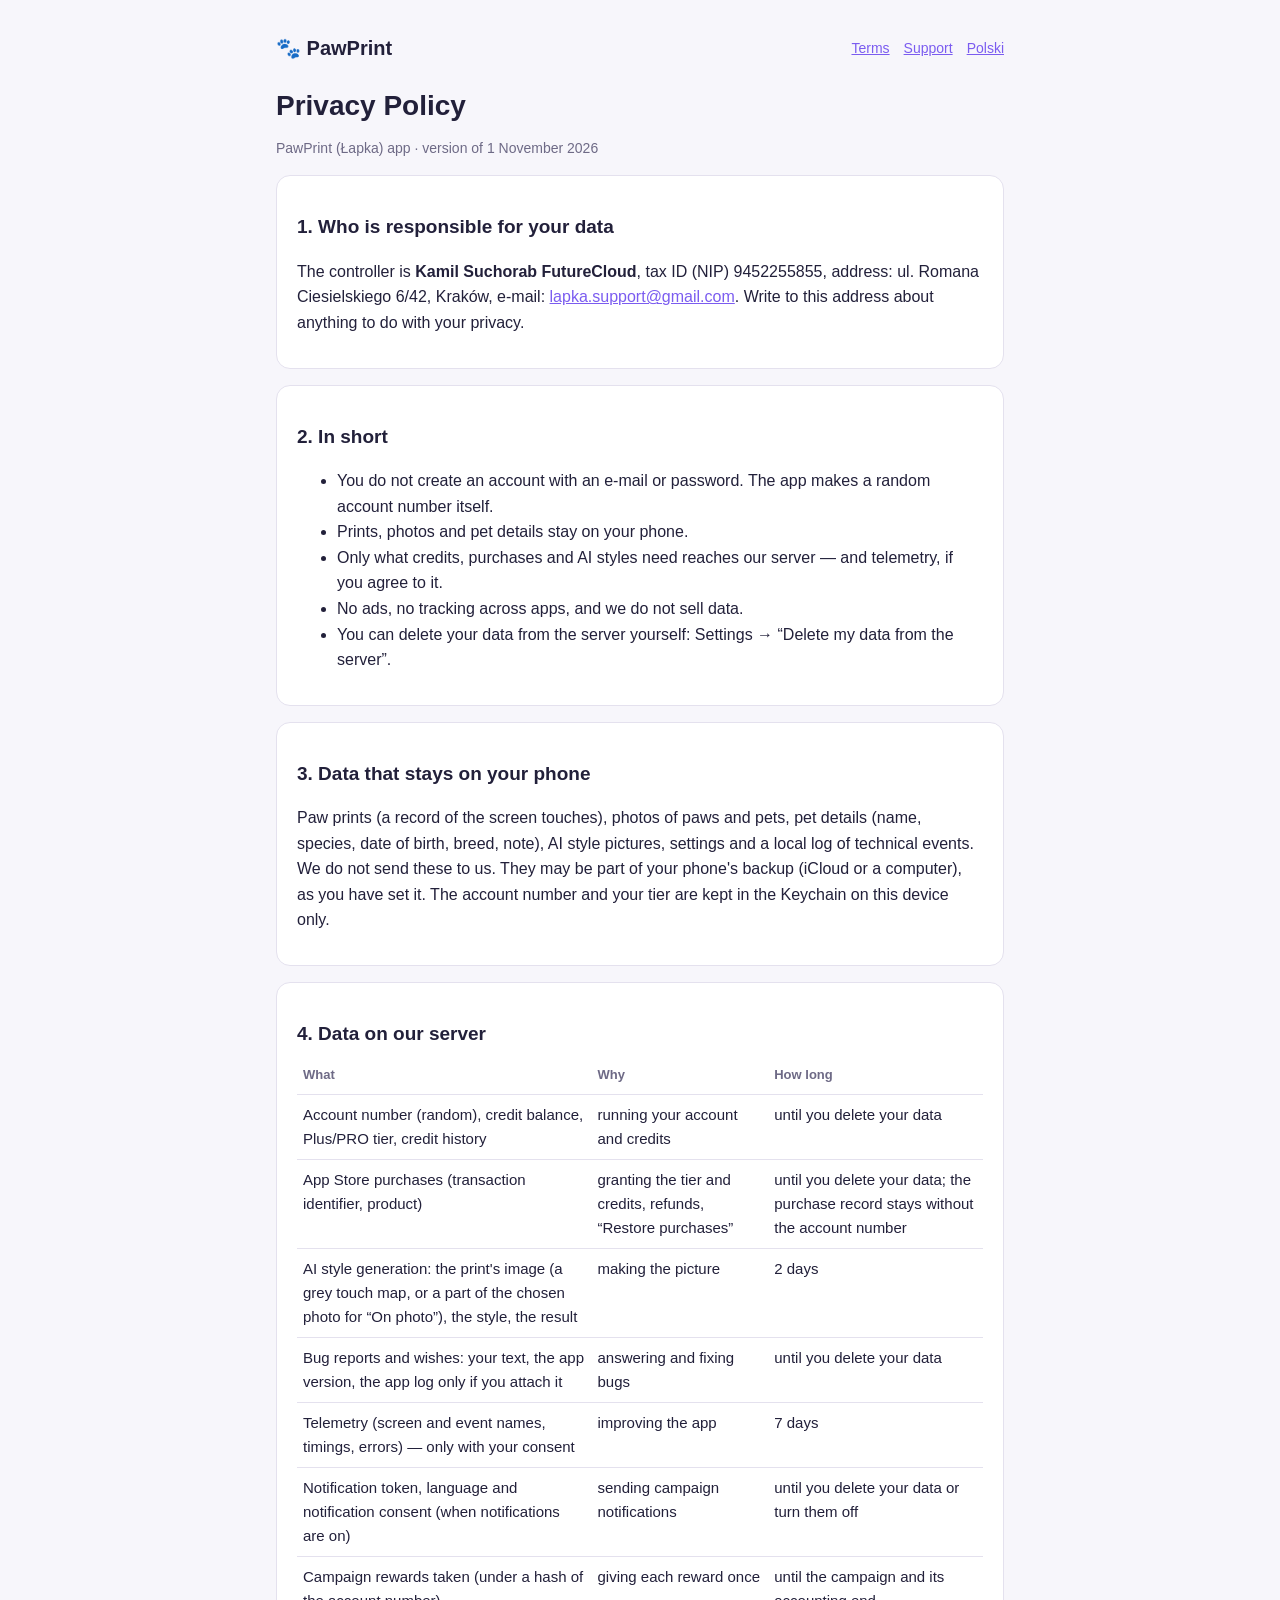
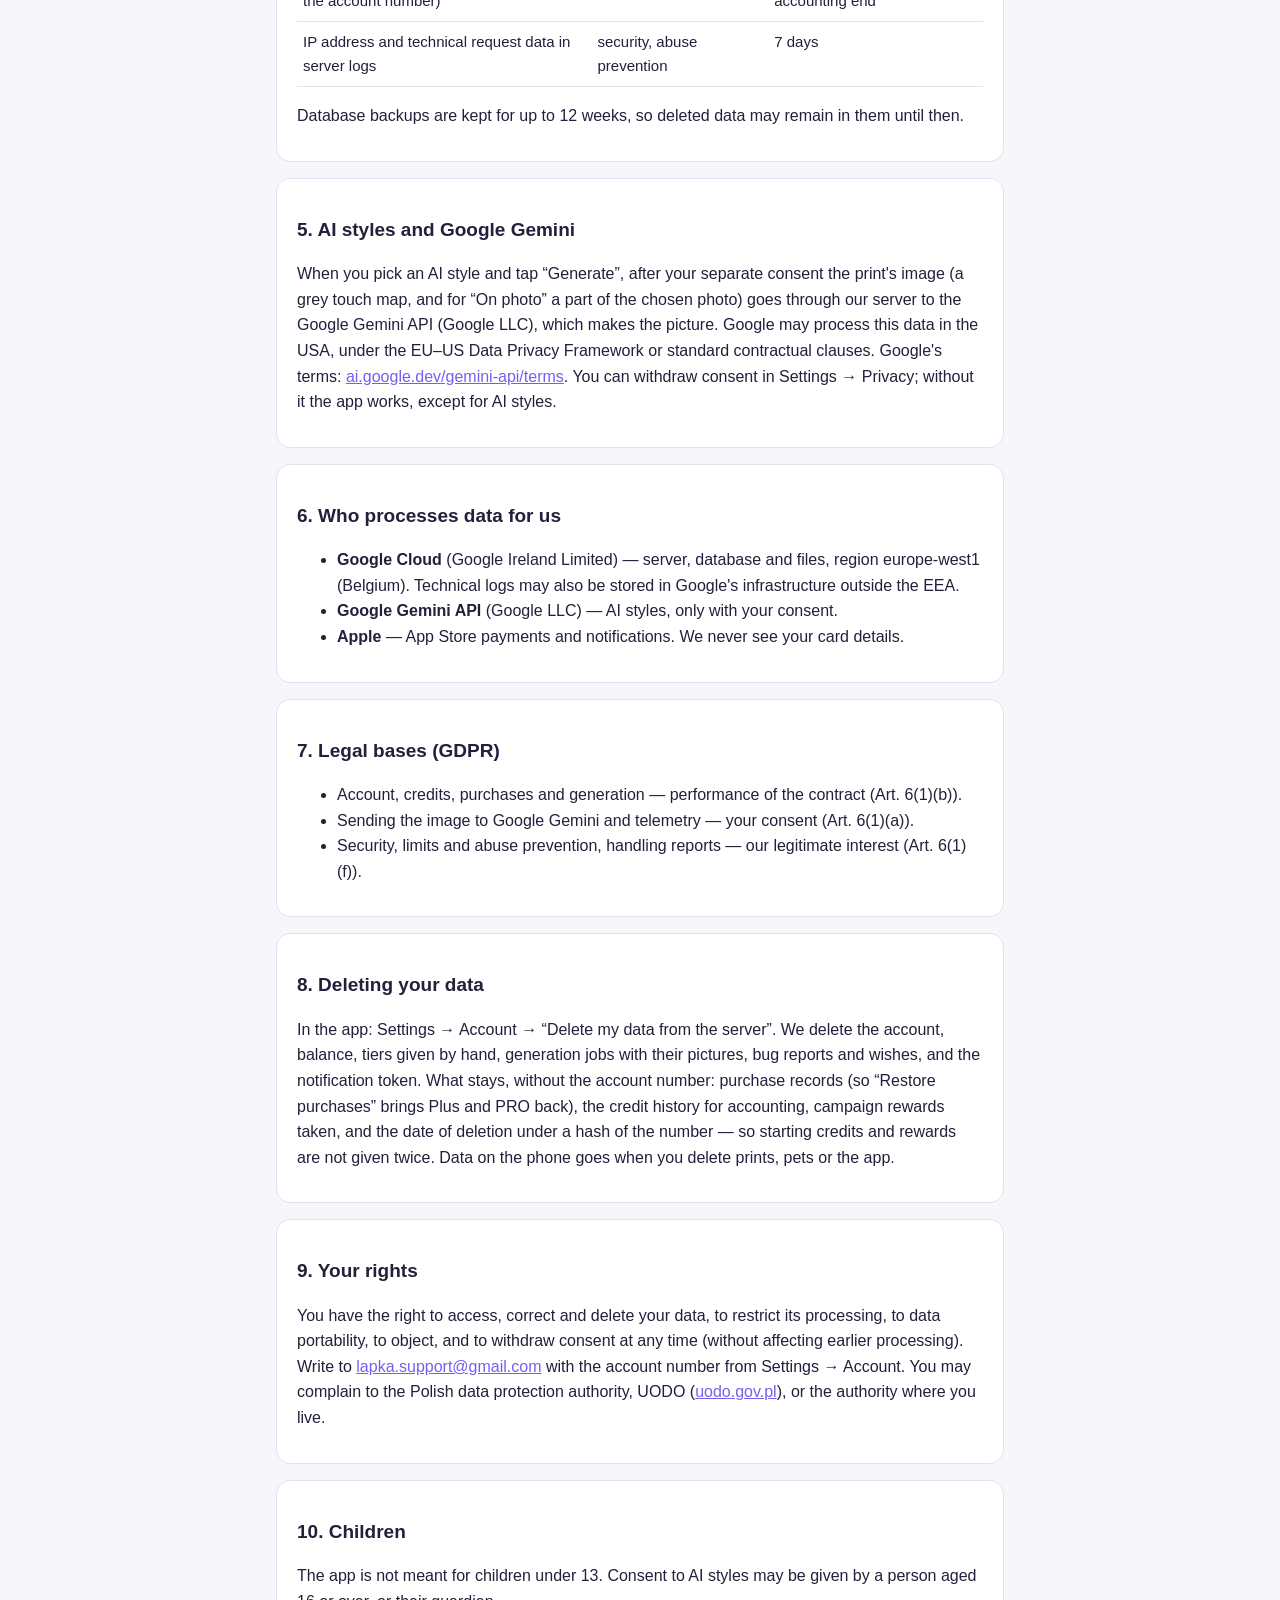
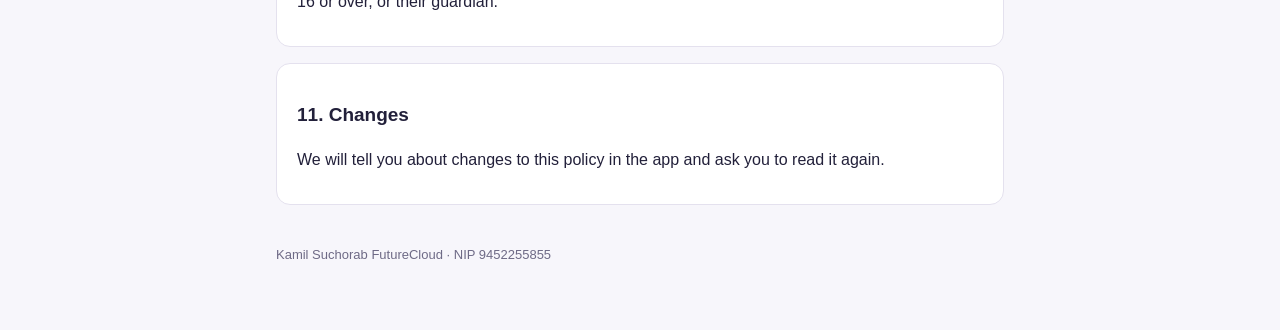
==== en/privacy.html @ 917d4a0d "Strony: 2026-11-10" ====
<!doctype html>
<html lang="en">
<head>
  <meta charset="utf-8">
  <meta name="viewport" content="width=device-width, initial-scale=1">
  <title>Privacy Policy · PawPrint</title>
  <link rel="stylesheet" href="../style.css">
</head>
<body>
<main>
  <header>
    <a class="brand" href="../">🐾 PawPrint</a>
    <nav><a href="terms.html">Terms</a><a href="support.html">Support</a><a href="../pl/privacy.html">Polski</a></nav>
  </header>
  <h1>Privacy Policy</h1>
  <p class="muted">PawPrint (Łapka) app · version of 1 November 2026</p>

  <section>
    <h2>1. Who is responsible for your data</h2>
    <p>The controller is <strong>Kamil Suchorab FutureCloud</strong>, tax ID (NIP) 9452255855, address: ul. Romana Ciesielskiego 6/42, Kraków, e-mail: <a href="mailto:lapka.support@gmail.com">lapka.support@gmail.com</a>. Write to this address about anything to do with your privacy.</p>
  </section>

  <section>
    <h2>2. In short</h2>
    <ul>
      <li>You do not create an account with an e-mail or password. The app makes a random account number itself.</li>
      <li>Prints, photos and pet details stay on your phone.</li>
      <li>Only what credits, purchases and AI styles need reaches our server — and telemetry, if you agree to it.</li>
      <li>No ads, no tracking across apps, and we do not sell data.</li>
      <li>You can delete your data from the server yourself: Settings → “Delete my data from the server”.</li>
    </ul>
  </section>

  <section>
    <h2>3. Data that stays on your phone</h2>
    <p>Paw prints (a record of the screen touches), photos of paws and pets, pet details (name, species, date of birth, breed, note), AI style pictures, settings and a local log of technical events. We do not send these to us. They may be part of your phone's backup (iCloud or a computer), as you have set it. The account number and your tier are kept in the Keychain on this device only.</p>
  </section>

  <section>
    <h2>4. Data on our server</h2>
    <table>
      <tr><th>What</th><th>Why</th><th>How long</th></tr>
      <tr><td>Account number (random), credit balance, Plus/PRO tier, credit history</td><td>running your account and credits</td><td>until you delete your data</td></tr>
      <tr><td>App Store purchases (transaction identifier, product)</td><td>granting the tier and credits, refunds, “Restore purchases”</td><td>until you delete your data; the purchase record stays without the account number</td></tr>
      <tr><td>AI style generation: the print's image (a grey touch map, or a part of the chosen photo for “On photo”), the style, the result</td><td>making the picture</td><td>2 days</td></tr>
      <tr><td>Bug reports and wishes: your text, the app version, the app log only if you attach it</td><td>answering and fixing bugs</td><td>until you delete your data</td></tr>
      <tr><td>Telemetry (screen and event names, timings, errors) — only with your consent</td><td>improving the app</td><td>7 days</td></tr>
      <tr><td>Notification token, language and notification consent (when notifications are on)</td><td>sending campaign notifications</td><td>until you delete your data or turn them off</td></tr>
      <tr><td>Campaign rewards taken (under a hash of the account number)</td><td>giving each reward once</td><td>until the campaign and its accounting end</td></tr>
      <tr><td>IP address and technical request data in server logs</td><td>security, abuse prevention</td><td>7 days</td></tr>
    </table>
    <p>Database backups are kept for up to 12 weeks, so deleted data may remain in them until then.</p>
  </section>

  <section>
    <h2>5. AI styles and Google Gemini</h2>
    <p>When you pick an AI style and tap “Generate”, after your separate consent the print's image (a grey touch map, and for “On photo” a part of the chosen photo) goes through our server to the Google Gemini API (Google LLC), which makes the picture. Google may process this data in the USA, under the EU–US Data Privacy Framework or standard contractual clauses. Google's terms: <a href="https://ai.google.dev/gemini-api/terms">ai.google.dev/gemini-api/terms</a>. You can withdraw consent in Settings → Privacy; without it the app works, except for AI styles.</p>
  </section>

  <section>
    <h2>6. Who processes data for us</h2>
    <ul>
      <li><strong>Google Cloud</strong> (Google Ireland Limited) — server, database and files, region europe-west1 (Belgium). Technical logs may also be stored in Google's infrastructure outside the EEA.</li>
      <li><strong>Google Gemini API</strong> (Google LLC) — AI styles, only with your consent.</li>
      <li><strong>Apple</strong> — App Store payments and notifications. We never see your card details.</li>
    </ul>
  </section>

  <section>
    <h2>7. Legal bases (GDPR)</h2>
    <ul>
      <li>Account, credits, purchases and generation — performance of the contract (Art. 6(1)(b)).</li>
      <li>Sending the image to Google Gemini and telemetry — your consent (Art. 6(1)(a)).</li>
      <li>Security, limits and abuse prevention, handling reports — our legitimate interest (Art. 6(1)(f)).</li>
    </ul>
  </section>

  <section>
    <h2>8. Deleting your data</h2>
    <p>In the app: Settings → Account → “Delete my data from the server”. We delete the account, balance, tiers given by hand, generation jobs with their pictures, bug reports and wishes, and the notification token. What stays, without the account number: purchase records (so “Restore purchases” brings Plus and PRO back), the credit history for accounting, campaign rewards taken, and the date of deletion under a hash of the number — so starting credits and rewards are not given twice. Data on the phone goes when you delete prints, pets or the app.</p>
  </section>

  <section>
    <h2>9. Your rights</h2>
    <p>You have the right to access, correct and delete your data, to restrict its processing, to data portability, to object, and to withdraw consent at any time (without affecting earlier processing). Write to <a href="mailto:lapka.support@gmail.com">lapka.support@gmail.com</a> with the account number from Settings → Account. You may complain to the Polish data protection authority, UODO (<a href="https://uodo.gov.pl">uodo.gov.pl</a>), or the authority where you live.</p>
  </section>

  <section>
    <h2>10. Children</h2>
    <p>The app is not meant for children under 13. Consent to AI styles may be given by a person aged 16 or over, or their guardian.</p>
  </section>

  <section>
    <h2>11. Changes</h2>
    <p>We will tell you about changes to this policy in the app and ask you to read it again.</p>
  </section>
  <footer>Kamil Suchorab FutureCloud · NIP 9452255855</footer>
</main>
</body>
</html>
---- style.css ----
:root {
  --bg: #f7f6fb;
  --panel: #ffffff;
  --fg: #22203a;
  --muted: #6e6a86;
  --line: #e4e1ee;
  --accent: #7b5cf0;
  --todo: #fff1b8;
  color-scheme: light dark;
}
@media (prefers-color-scheme: dark) {
  :root { --bg: #15141c; --panel: #1f1d29; --fg: #ecebf3; --muted: #a19db5; --line: #322f40; --accent: #a48cff; --todo: #5a4a10; }
}
* { box-sizing: border-box; }
body {
  margin: 0;
  background: var(--bg);
  color: var(--fg);
  font: 16px/1.6 -apple-system, BlinkMacSystemFont, "SF Pro Text", "Segoe UI", Roboto, sans-serif;
}
main { max-width: 760px; margin: 0 auto; padding: 32px 16px 64px; }
header { display: flex; justify-content: space-between; align-items: center; gap: 12px; margin-bottom: 24px; }
header a.brand { font-weight: 700; font-size: 20px; color: var(--fg); text-decoration: none; }
nav { display: flex; flex-wrap: wrap; gap: 14px; font-size: 14px; }
a { color: var(--accent); }
h1 { font-size: 28px; line-height: 1.25; margin: 0 0 6px; }
h2 { font-size: 19px; margin: 32px 0 8px; }
.muted { color: var(--muted); font-size: 14px; }
section { background: var(--panel); border: 1px solid var(--line); border-radius: 14px; padding: 4px 20px 16px; margin-top: 16px; }
table { width: 100%; border-collapse: collapse; font-size: 15px; }
th, td { text-align: left; padding: 8px 6px; border-bottom: 1px solid var(--line); vertical-align: top; }
th { color: var(--muted); font-weight: 600; font-size: 13px; }
.todo { background: var(--todo); padding: 0 4px; border-radius: 4px; font-weight: 600; }
.cards { display: grid; grid-template-columns: repeat(auto-fit, minmax(200px, 1fr)); gap: 12px; margin-top: 16px; }
.cards a { display: block; background: var(--panel); border: 1px solid var(--line); border-radius: 14px; padding: 16px; text-decoration: none; color: var(--fg); }
.cards a strong { display: block; color: var(--accent); margin-bottom: 4px; }
footer { margin-top: 40px; color: var(--muted); font-size: 13px; }
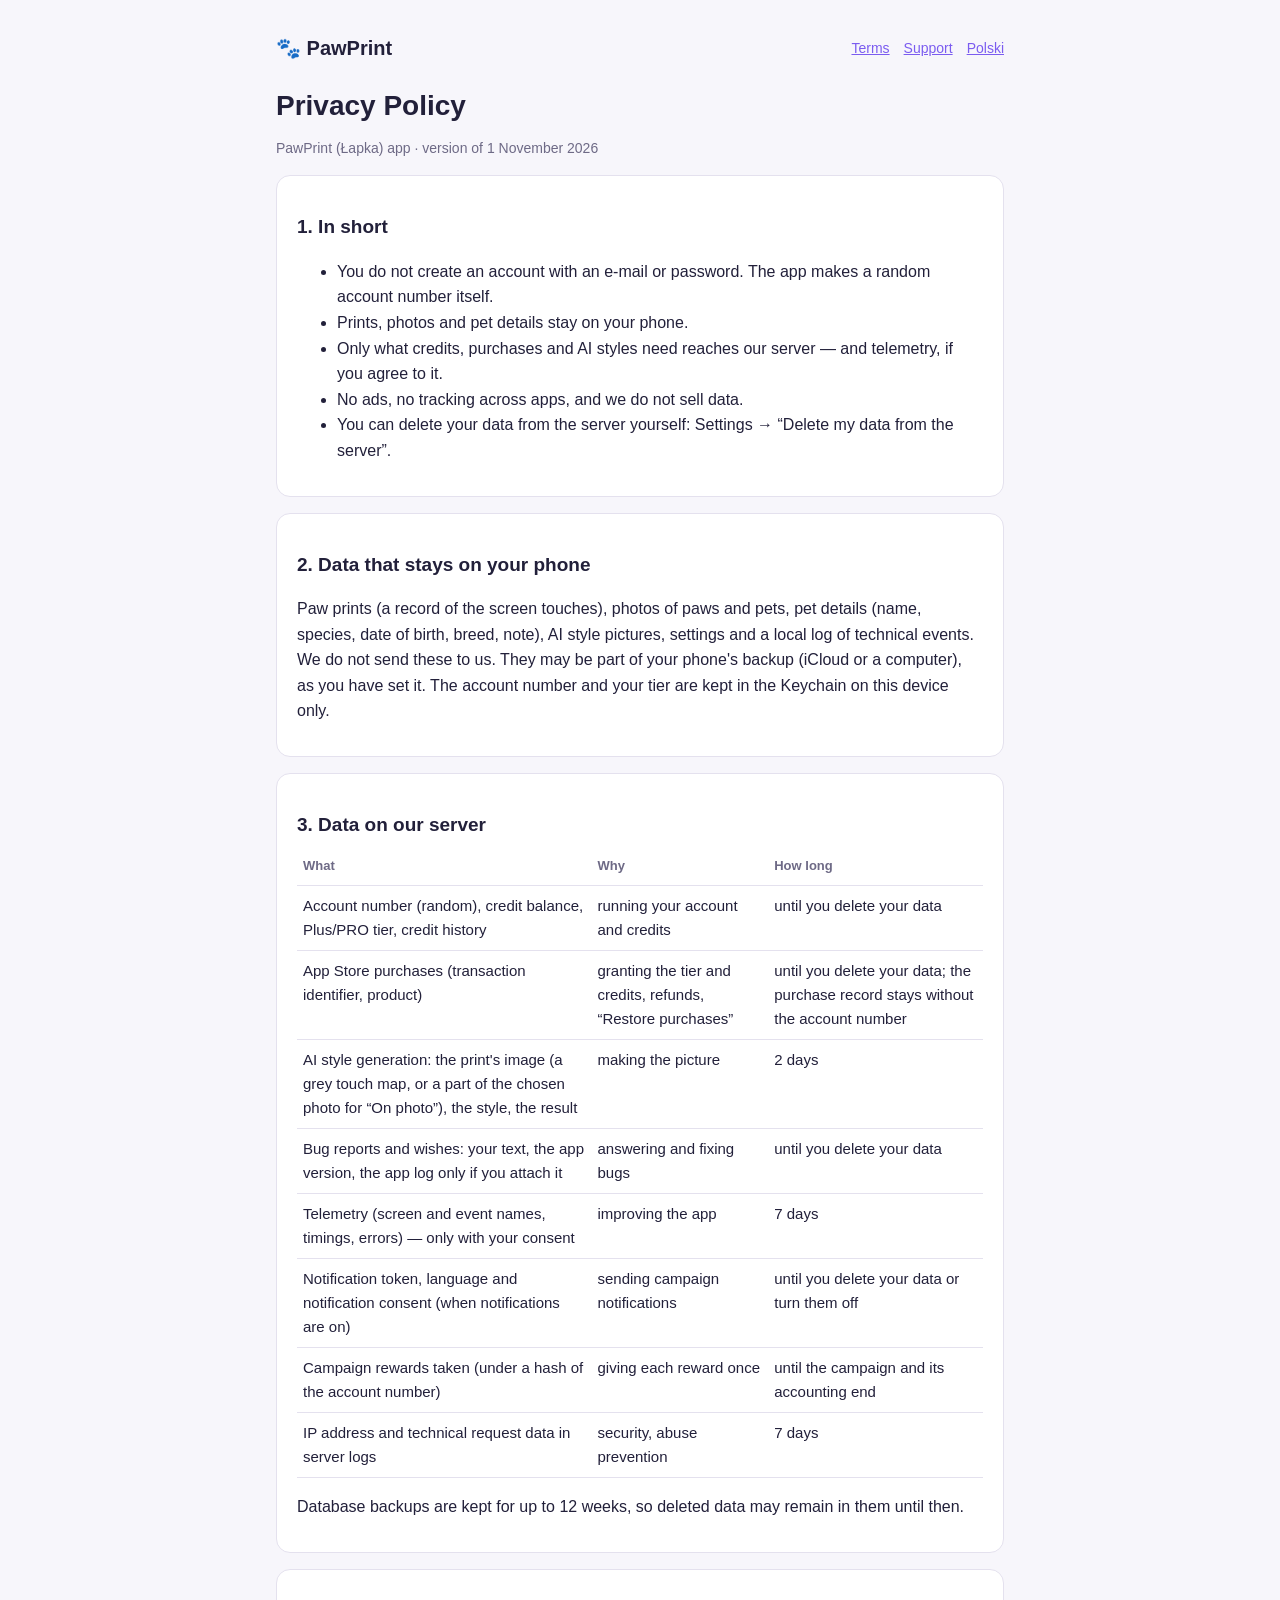
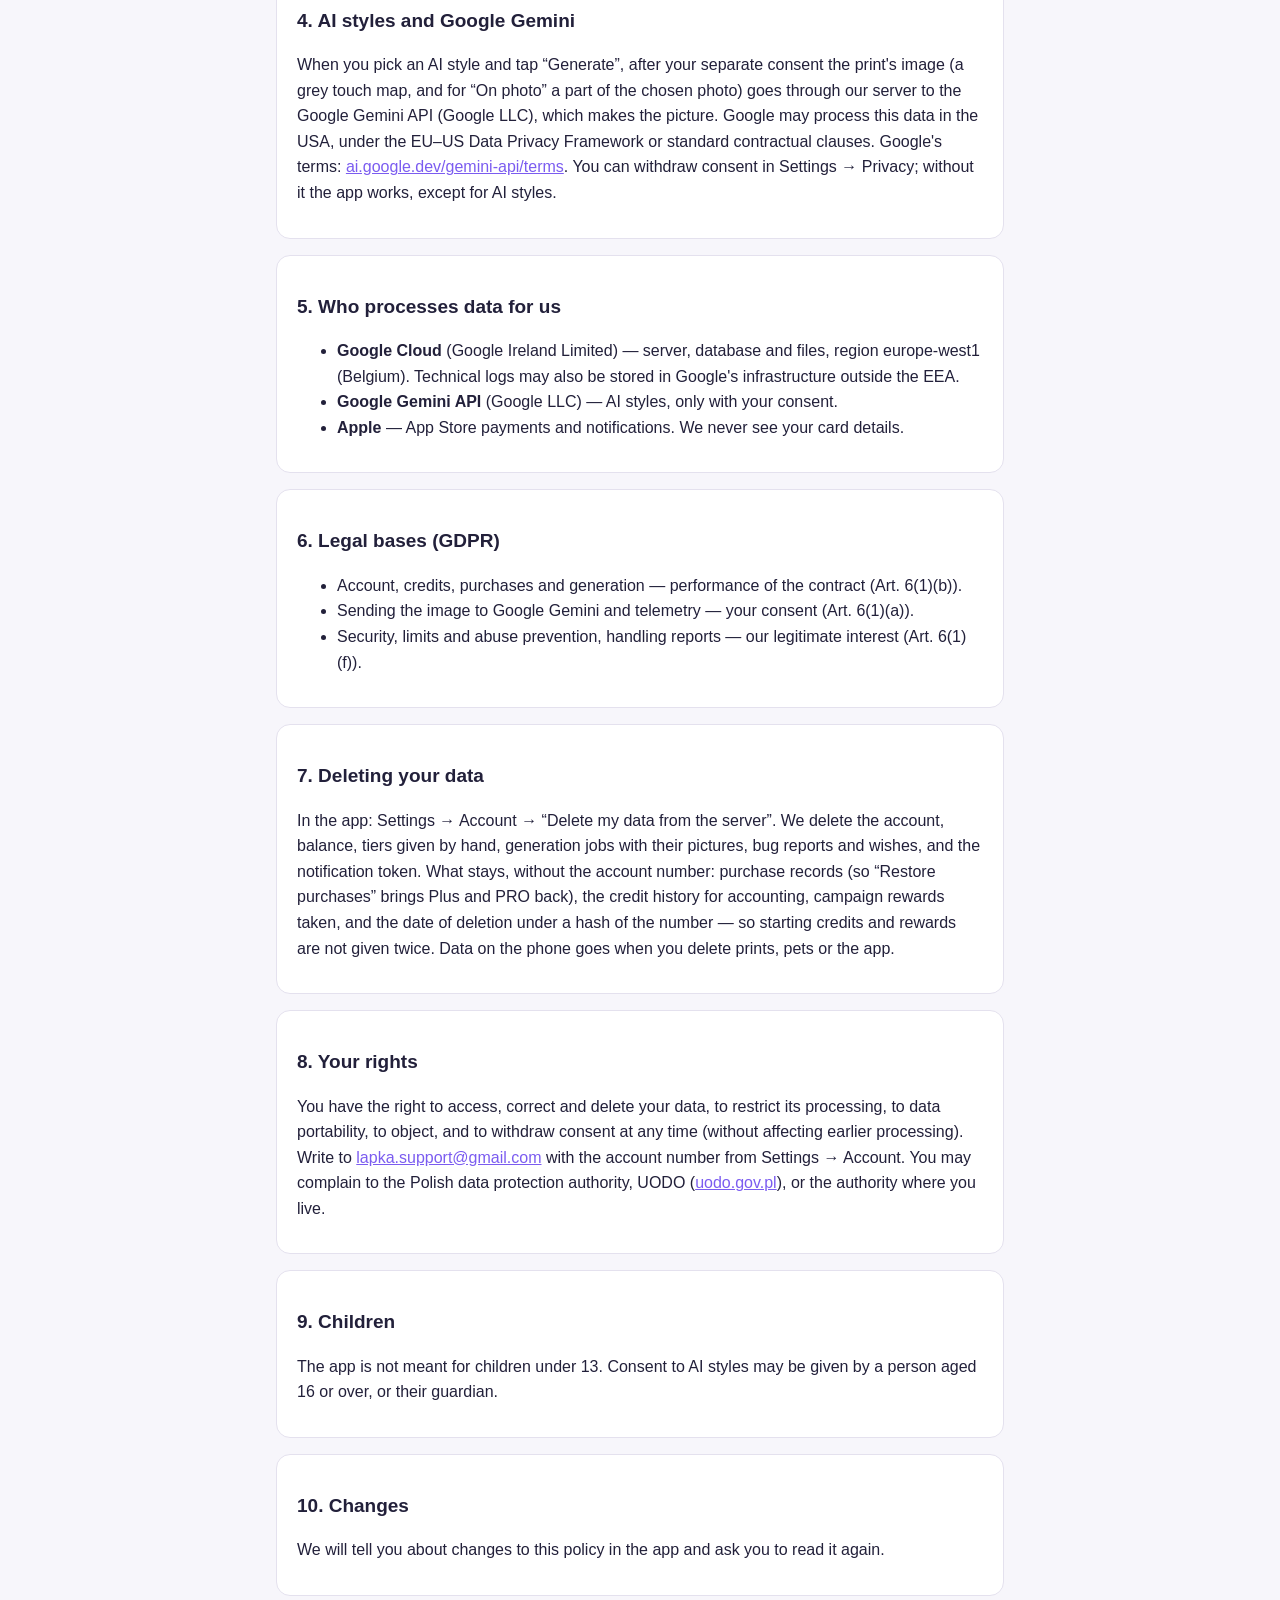
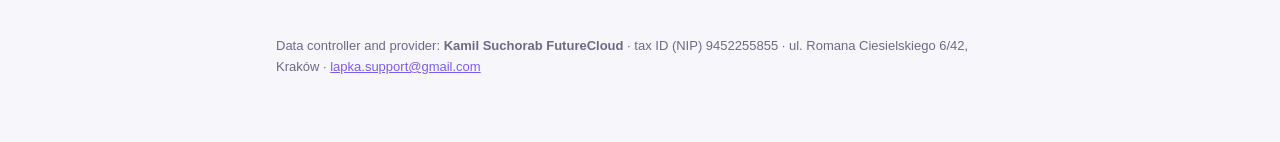
==== commit ed59495e: "Strony: 2026-11-10" ====
--- a/en/privacy.html
+++ b/en/privacy.html
@@ -16,12 +16,7 @@
   <p class="muted">PawPrint (Łapka) app · version of 1 November 2026</p>
 
   <section>
-    <h2>1. Who is responsible for your data</h2>
-    <p>The controller is <strong>Kamil Suchorab FutureCloud</strong>, tax ID (NIP) 9452255855, address: ul. Romana Ciesielskiego 6/42, Kraków, e-mail: <a href="mailto:lapka.support@gmail.com">lapka.support@gmail.com</a>. Write to this address about anything to do with your privacy.</p>
-  </section>
-
-  <section>
-    <h2>2. In short</h2>
+    <h2>1. In short</h2>
     <ul>
       <li>You do not create an account with an e-mail or password. The app makes a random account number itself.</li>
       <li>Prints, photos and pet details stay on your phone.</li>
@@ -32,12 +27,12 @@
   </section>
 
   <section>
-    <h2>3. Data that stays on your phone</h2>
+    <h2>2. Data that stays on your phone</h2>
     <p>Paw prints (a record of the screen touches), photos of paws and pets, pet details (name, species, date of birth, breed, note), AI style pictures, settings and a local log of technical events. We do not send these to us. They may be part of your phone's backup (iCloud or a computer), as you have set it. The account number and your tier are kept in the Keychain on this device only.</p>
   </section>
 
   <section>
-    <h2>4. Data on our server</h2>
+    <h2>3. Data on our server</h2>
     <table>
       <tr><th>What</th><th>Why</th><th>How long</th></tr>
       <tr><td>Account number (random), credit balance, Plus/PRO tier, credit history</td><td>running your account and credits</td><td>until you delete your data</td></tr>
@@ -53,12 +48,12 @@
   </section>
 
   <section>
-    <h2>5. AI styles and Google Gemini</h2>
+    <h2>4. AI styles and Google Gemini</h2>
     <p>When you pick an AI style and tap “Generate”, after your separate consent the print's image (a grey touch map, and for “On photo” a part of the chosen photo) goes through our server to the Google Gemini API (Google LLC), which makes the picture. Google may process this data in the USA, under the EU–US Data Privacy Framework or standard contractual clauses. Google's terms: <a href="https://ai.google.dev/gemini-api/terms">ai.google.dev/gemini-api/terms</a>. You can withdraw consent in Settings → Privacy; without it the app works, except for AI styles.</p>
   </section>
 
   <section>
-    <h2>6. Who processes data for us</h2>
+    <h2>5. Who processes data for us</h2>
     <ul>
       <li><strong>Google Cloud</strong> (Google Ireland Limited) — server, database and files, region europe-west1 (Belgium). Technical logs may also be stored in Google's infrastructure outside the EEA.</li>
       <li><strong>Google Gemini API</strong> (Google LLC) — AI styles, only with your consent.</li>
@@ -67,7 +62,7 @@
   </section>
 
   <section>
-    <h2>7. Legal bases (GDPR)</h2>
+    <h2>6. Legal bases (GDPR)</h2>
     <ul>
       <li>Account, credits, purchases and generation — performance of the contract (Art. 6(1)(b)).</li>
       <li>Sending the image to Google Gemini and telemetry — your consent (Art. 6(1)(a)).</li>
@@ -76,25 +71,25 @@
   </section>
 
   <section>
-    <h2>8. Deleting your data</h2>
+    <h2>7. Deleting your data</h2>
     <p>In the app: Settings → Account → “Delete my data from the server”. We delete the account, balance, tiers given by hand, generation jobs with their pictures, bug reports and wishes, and the notification token. What stays, without the account number: purchase records (so “Restore purchases” brings Plus and PRO back), the credit history for accounting, campaign rewards taken, and the date of deletion under a hash of the number — so starting credits and rewards are not given twice. Data on the phone goes when you delete prints, pets or the app.</p>
   </section>
 
   <section>
-    <h2>9. Your rights</h2>
+    <h2>8. Your rights</h2>
     <p>You have the right to access, correct and delete your data, to restrict its processing, to data portability, to object, and to withdraw consent at any time (without affecting earlier processing). Write to <a href="mailto:lapka.support@gmail.com">lapka.support@gmail.com</a> with the account number from Settings → Account. You may complain to the Polish data protection authority, UODO (<a href="https://uodo.gov.pl">uodo.gov.pl</a>), or the authority where you live.</p>
   </section>
 
   <section>
-    <h2>10. Children</h2>
+    <h2>9. Children</h2>
     <p>The app is not meant for children under 13. Consent to AI styles may be given by a person aged 16 or over, or their guardian.</p>
   </section>
 
   <section>
-    <h2>11. Changes</h2>
+    <h2>10. Changes</h2>
     <p>We will tell you about changes to this policy in the app and ask you to read it again.</p>
   </section>
-  <footer>Kamil Suchorab FutureCloud · NIP 9452255855</footer>
+  <footer>Data controller and provider: <strong>Kamil Suchorab FutureCloud</strong> · tax ID (NIP) 9452255855 · ul. Romana Ciesielskiego 6/42, Kraków · <a href="mailto:lapka.support@gmail.com">lapka.support@gmail.com</a></footer>
 </main>
 </body>
 </html>
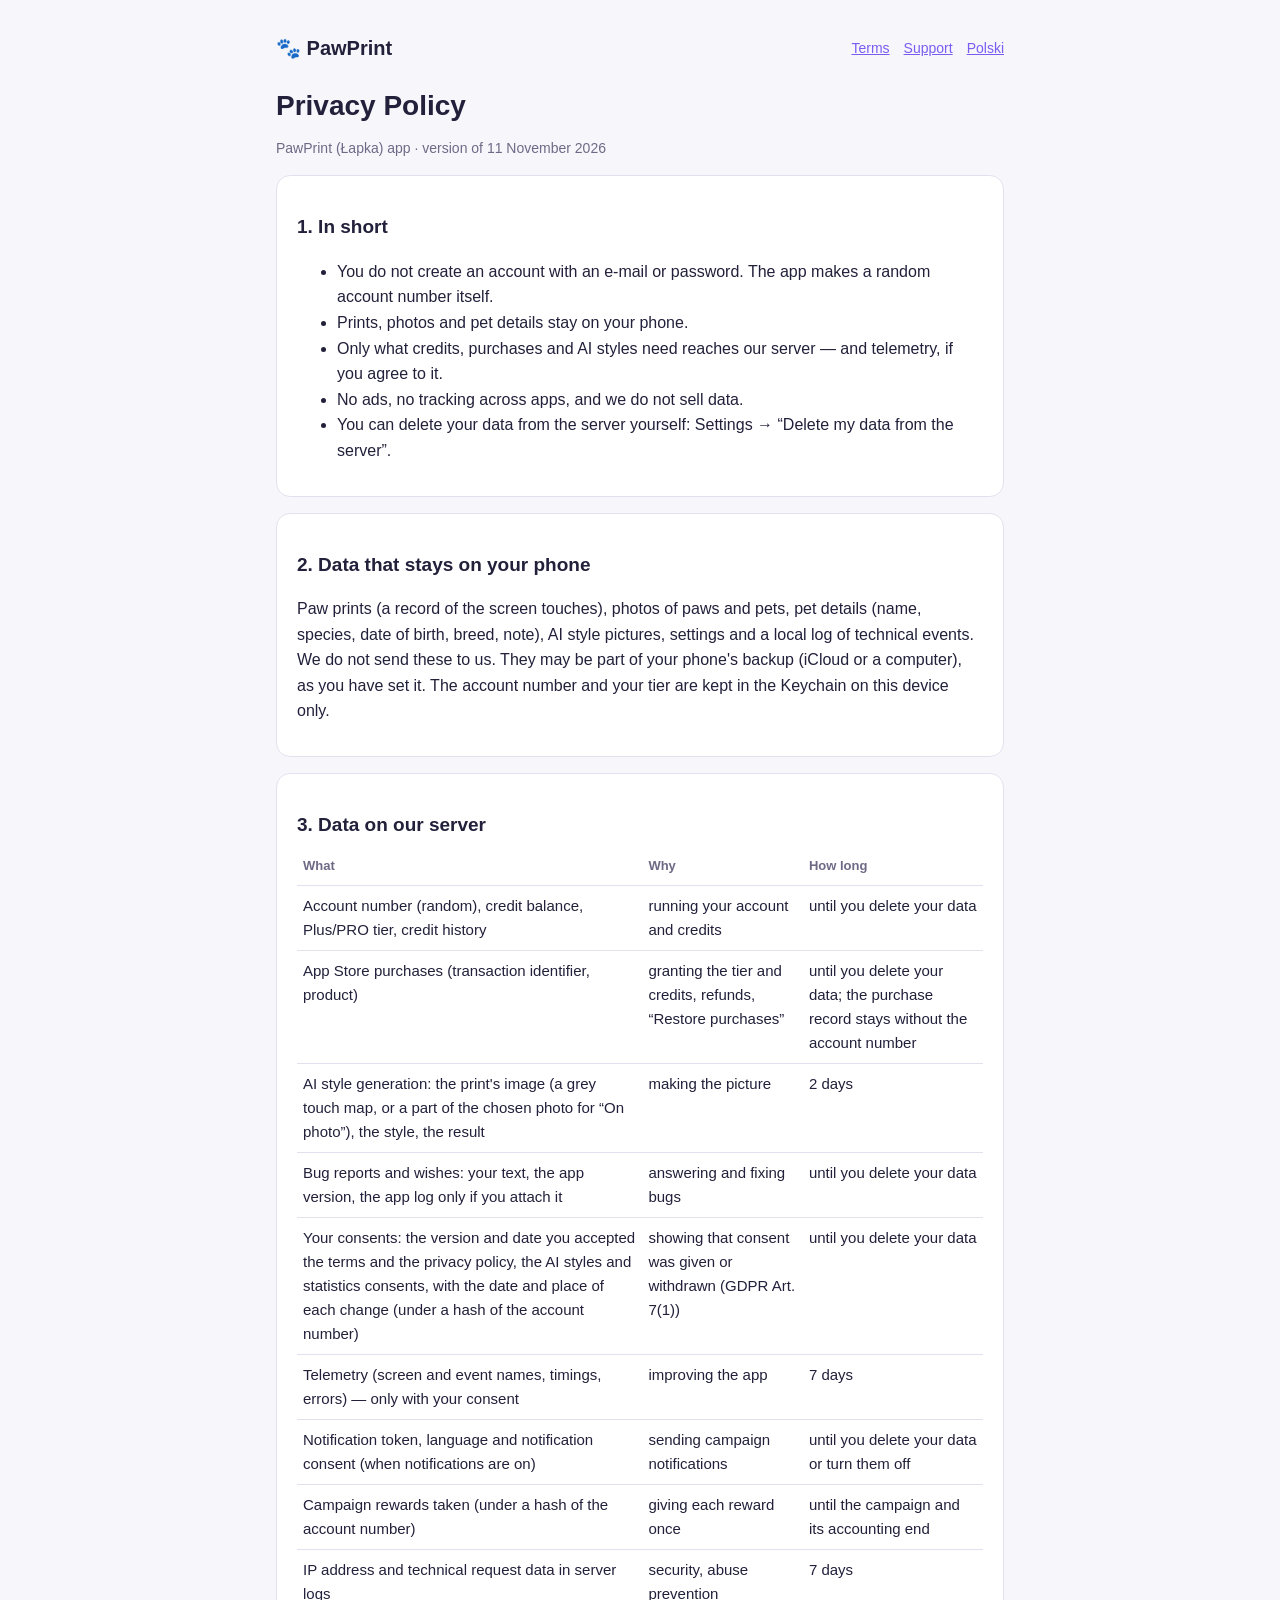
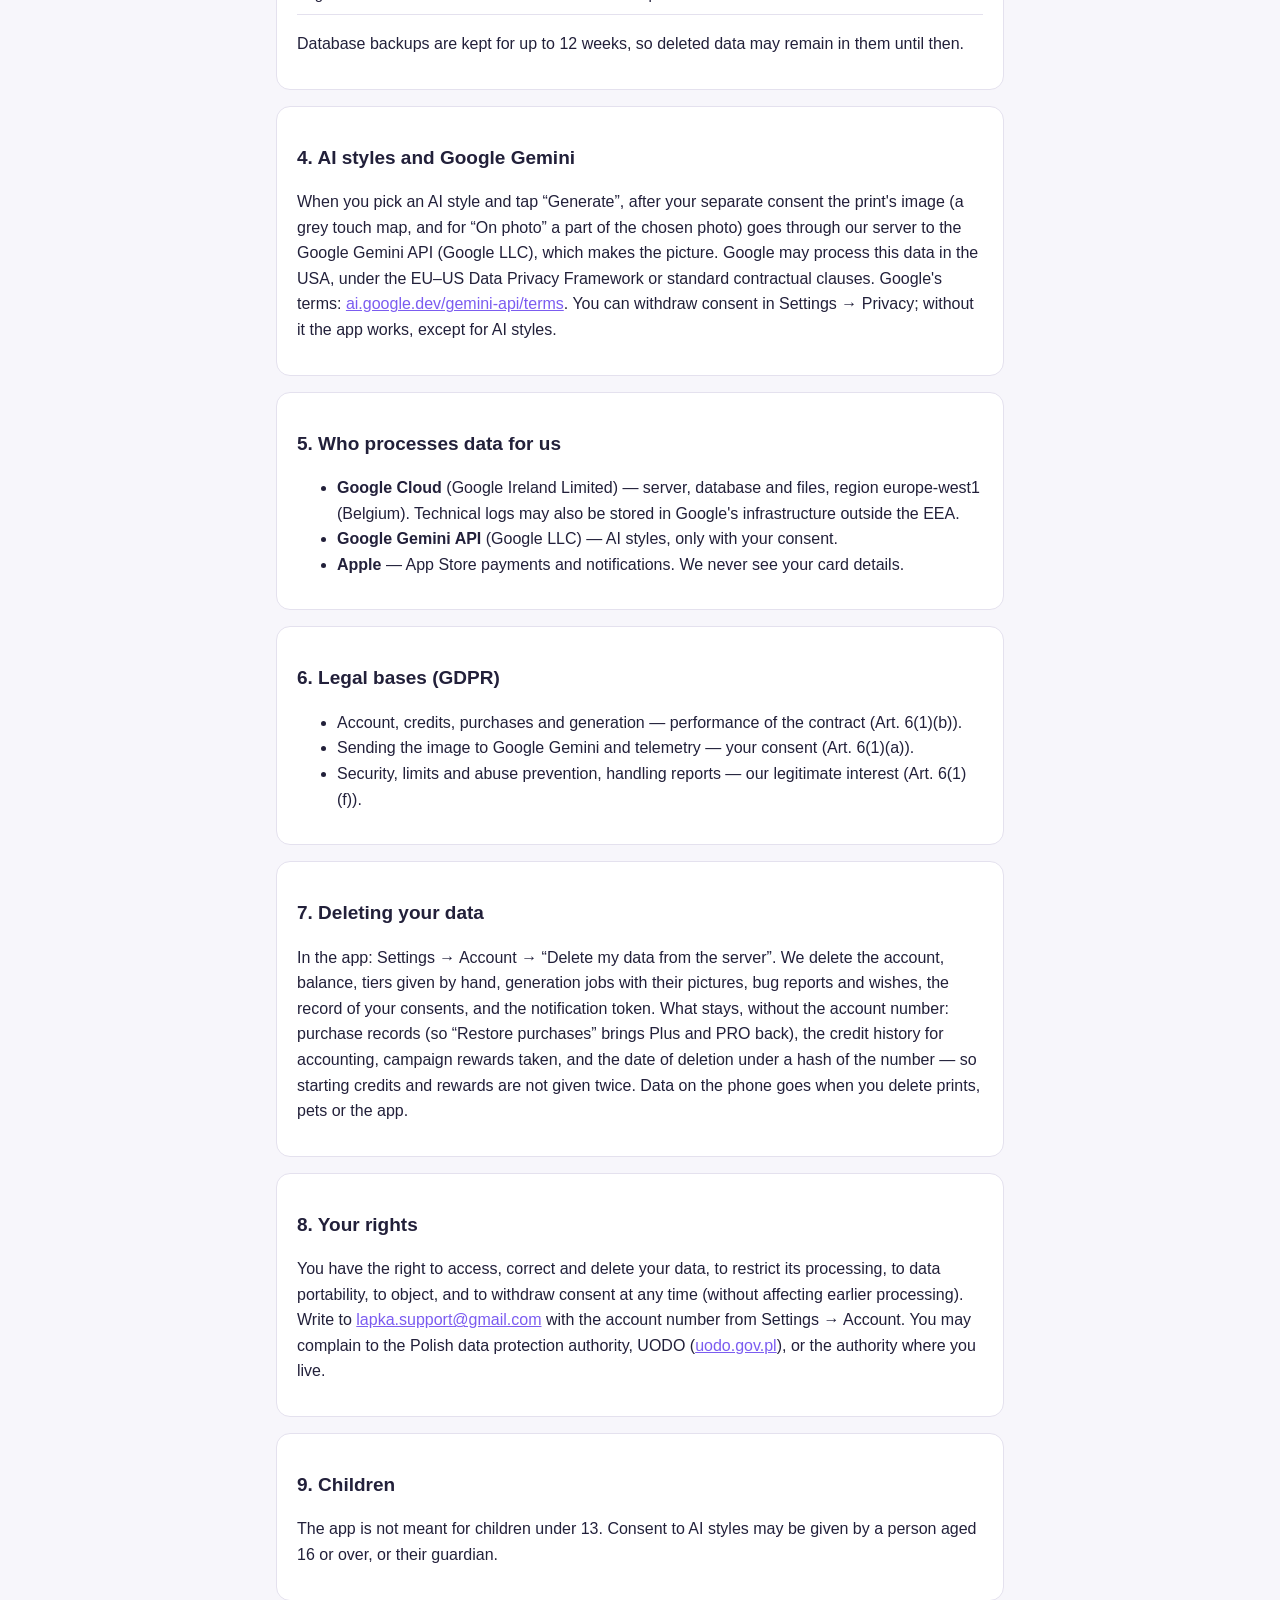
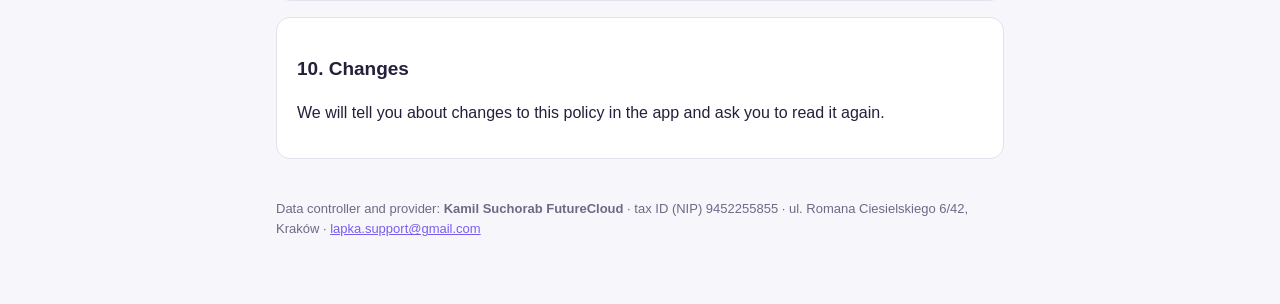
==== commit 73a96c8c: "Strony: 2026-11-11" ====
--- a/en/privacy.html
+++ b/en/privacy.html
@@ -13,7 +13,7 @@
     <nav><a href="terms.html">Terms</a><a href="support.html">Support</a><a href="../pl/privacy.html">Polski</a></nav>
   </header>
   <h1>Privacy Policy</h1>
-  <p class="muted">PawPrint (Łapka) app · version of 1 November 2026</p>
+  <p class="muted">PawPrint (Łapka) app · version of 11 November 2026</p>
 
   <section>
     <h2>1. In short</h2>
@@ -39,6 +39,7 @@
       <tr><td>App Store purchases (transaction identifier, product)</td><td>granting the tier and credits, refunds, “Restore purchases”</td><td>until you delete your data; the purchase record stays without the account number</td></tr>
       <tr><td>AI style generation: the print's image (a grey touch map, or a part of the chosen photo for “On photo”), the style, the result</td><td>making the picture</td><td>2 days</td></tr>
       <tr><td>Bug reports and wishes: your text, the app version, the app log only if you attach it</td><td>answering and fixing bugs</td><td>until you delete your data</td></tr>
+      <tr><td>Your consents: the version and date you accepted the terms and the privacy policy, the AI styles and statistics consents, with the date and place of each change (under a hash of the account number)</td><td>showing that consent was given or withdrawn (GDPR Art. 7(1))</td><td>until you delete your data</td></tr>
       <tr><td>Telemetry (screen and event names, timings, errors) — only with your consent</td><td>improving the app</td><td>7 days</td></tr>
       <tr><td>Notification token, language and notification consent (when notifications are on)</td><td>sending campaign notifications</td><td>until you delete your data or turn them off</td></tr>
       <tr><td>Campaign rewards taken (under a hash of the account number)</td><td>giving each reward once</td><td>until the campaign and its accounting end</td></tr>
@@ -72,7 +73,7 @@
 
   <section>
     <h2>7. Deleting your data</h2>
-    <p>In the app: Settings → Account → “Delete my data from the server”. We delete the account, balance, tiers given by hand, generation jobs with their pictures, bug reports and wishes, and the notification token. What stays, without the account number: purchase records (so “Restore purchases” brings Plus and PRO back), the credit history for accounting, campaign rewards taken, and the date of deletion under a hash of the number — so starting credits and rewards are not given twice. Data on the phone goes when you delete prints, pets or the app.</p>
+    <p>In the app: Settings → Account → “Delete my data from the server”. We delete the account, balance, tiers given by hand, generation jobs with their pictures, bug reports and wishes, the record of your consents, and the notification token. What stays, without the account number: purchase records (so “Restore purchases” brings Plus and PRO back), the credit history for accounting, campaign rewards taken, and the date of deletion under a hash of the number — so starting credits and rewards are not given twice. Data on the phone goes when you delete prints, pets or the app.</p>
   </section>
 
   <section>
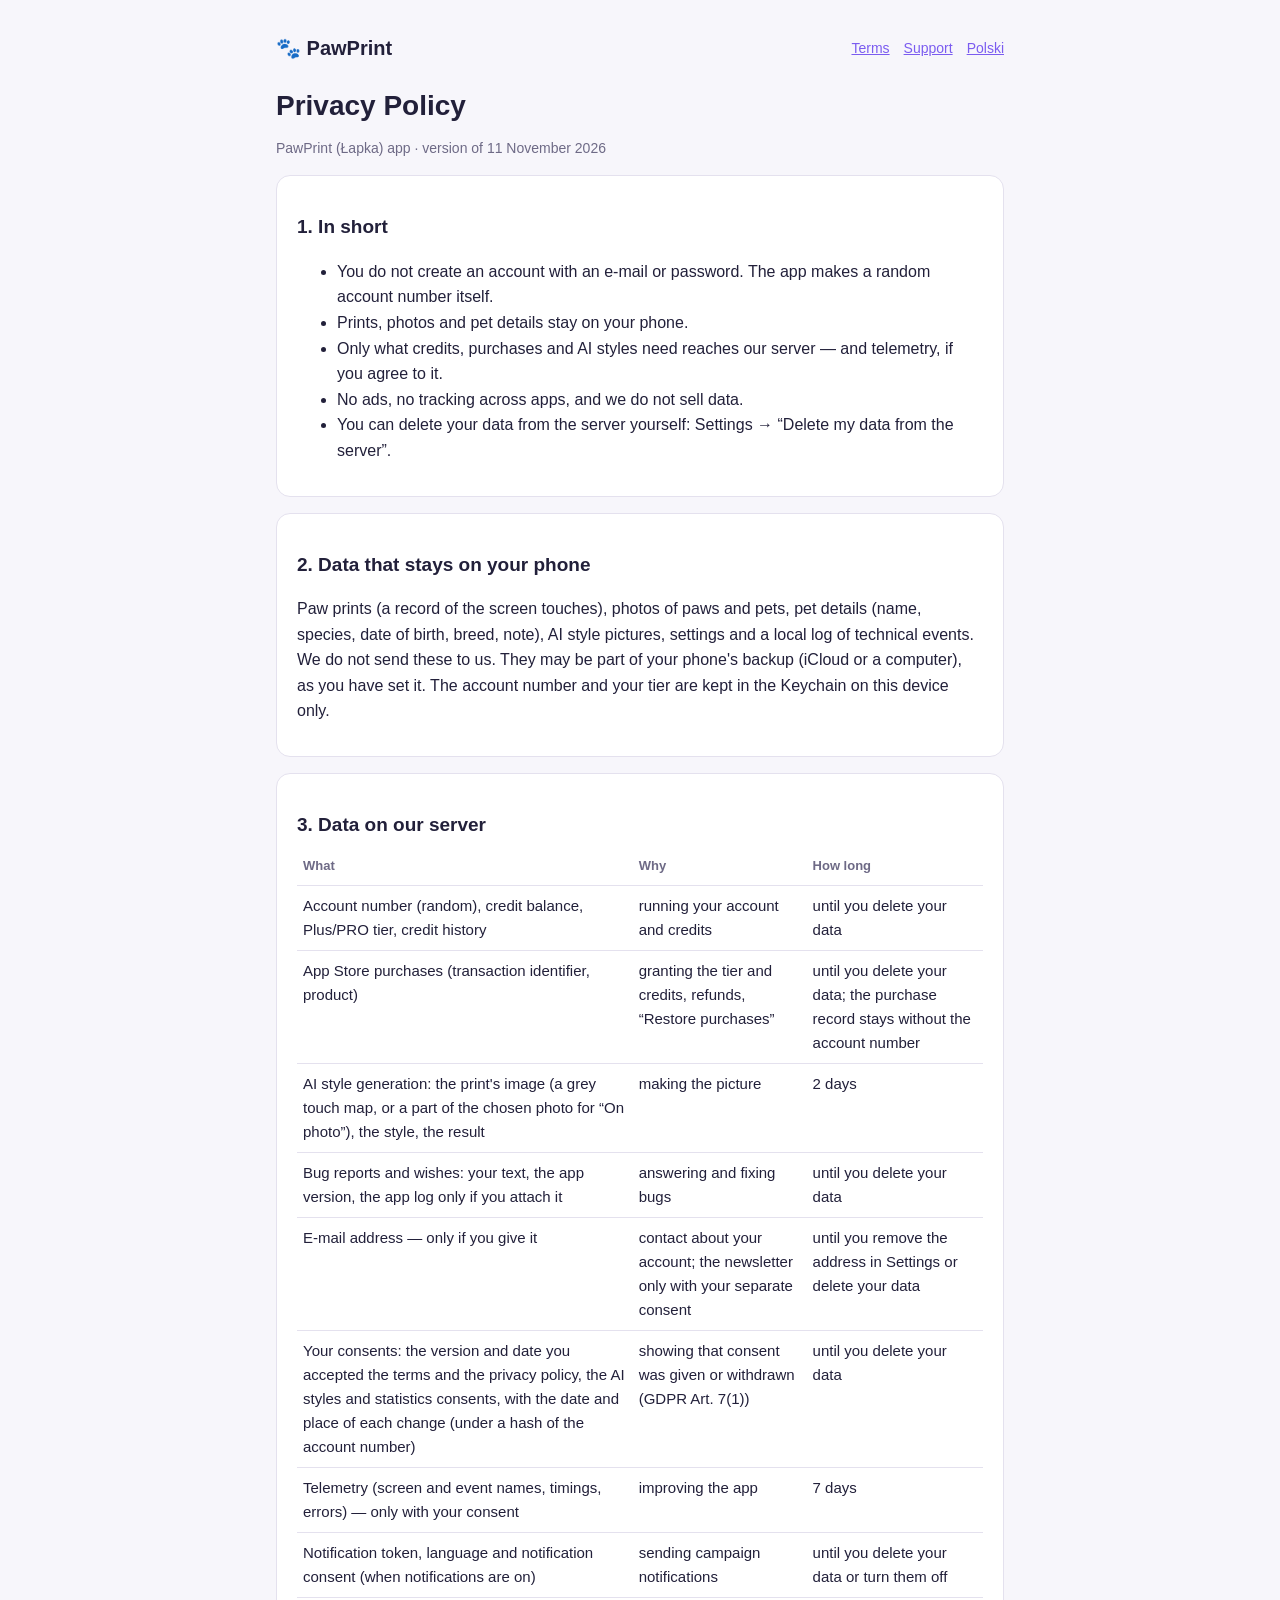
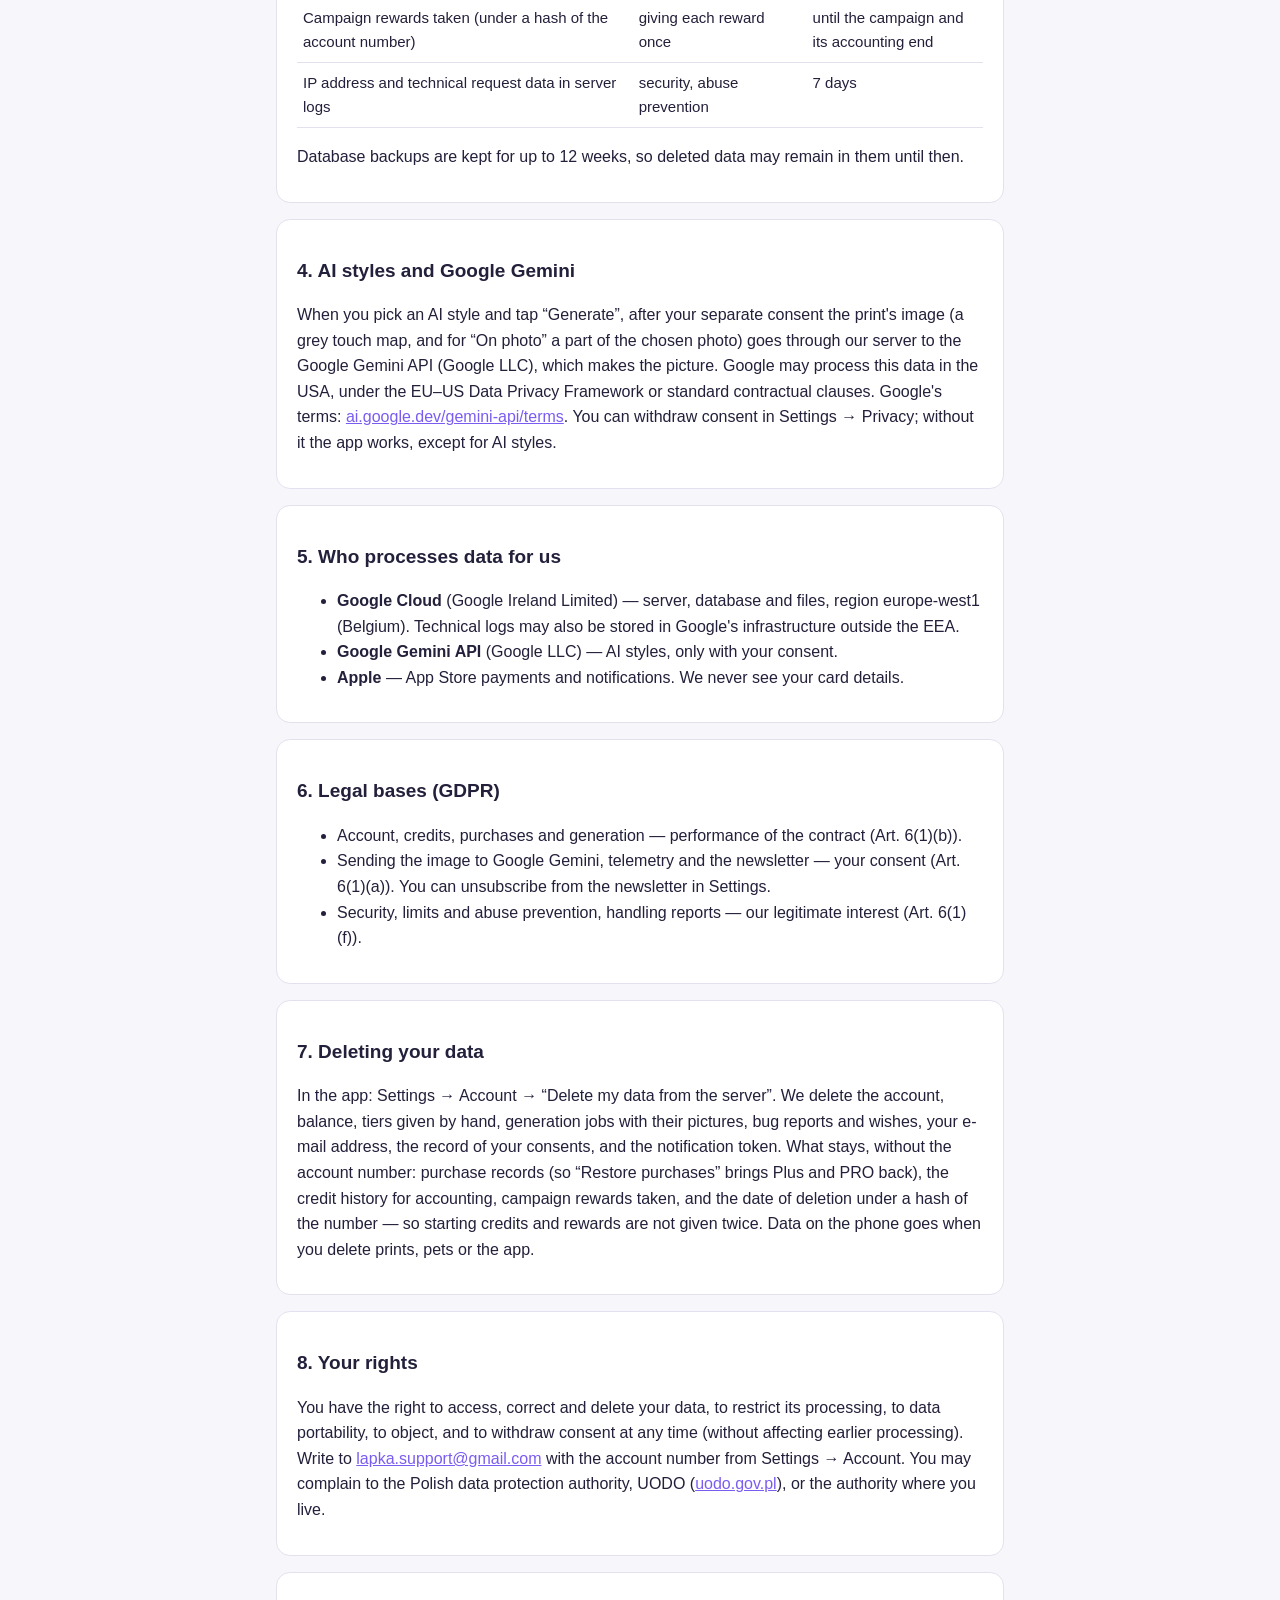
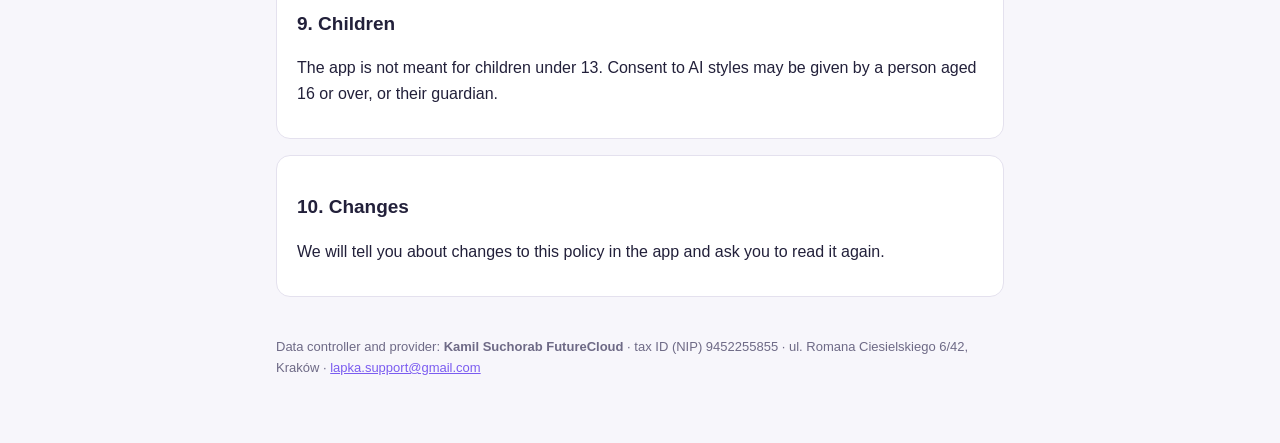
==== commit 594f9796: "Strony: 2026-11-11" ====
--- a/en/privacy.html
+++ b/en/privacy.html
@@ -39,6 +39,7 @@
       <tr><td>App Store purchases (transaction identifier, product)</td><td>granting the tier and credits, refunds, “Restore purchases”</td><td>until you delete your data; the purchase record stays without the account number</td></tr>
       <tr><td>AI style generation: the print's image (a grey touch map, or a part of the chosen photo for “On photo”), the style, the result</td><td>making the picture</td><td>2 days</td></tr>
       <tr><td>Bug reports and wishes: your text, the app version, the app log only if you attach it</td><td>answering and fixing bugs</td><td>until you delete your data</td></tr>
+      <tr><td>E-mail address — only if you give it</td><td>contact about your account; the newsletter only with your separate consent</td><td>until you remove the address in Settings or delete your data</td></tr>
       <tr><td>Your consents: the version and date you accepted the terms and the privacy policy, the AI styles and statistics consents, with the date and place of each change (under a hash of the account number)</td><td>showing that consent was given or withdrawn (GDPR Art. 7(1))</td><td>until you delete your data</td></tr>
       <tr><td>Telemetry (screen and event names, timings, errors) — only with your consent</td><td>improving the app</td><td>7 days</td></tr>
       <tr><td>Notification token, language and notification consent (when notifications are on)</td><td>sending campaign notifications</td><td>until you delete your data or turn them off</td></tr>
@@ -66,14 +67,14 @@
     <h2>6. Legal bases (GDPR)</h2>
     <ul>
       <li>Account, credits, purchases and generation — performance of the contract (Art. 6(1)(b)).</li>
-      <li>Sending the image to Google Gemini and telemetry — your consent (Art. 6(1)(a)).</li>
+      <li>Sending the image to Google Gemini, telemetry and the newsletter — your consent (Art. 6(1)(a)). You can unsubscribe from the newsletter in Settings.</li>
       <li>Security, limits and abuse prevention, handling reports — our legitimate interest (Art. 6(1)(f)).</li>
     </ul>
   </section>
 
   <section>
     <h2>7. Deleting your data</h2>
-    <p>In the app: Settings → Account → “Delete my data from the server”. We delete the account, balance, tiers given by hand, generation jobs with their pictures, bug reports and wishes, the record of your consents, and the notification token. What stays, without the account number: purchase records (so “Restore purchases” brings Plus and PRO back), the credit history for accounting, campaign rewards taken, and the date of deletion under a hash of the number — so starting credits and rewards are not given twice. Data on the phone goes when you delete prints, pets or the app.</p>
+    <p>In the app: Settings → Account → “Delete my data from the server”. We delete the account, balance, tiers given by hand, generation jobs with their pictures, bug reports and wishes, your e-mail address, the record of your consents, and the notification token. What stays, without the account number: purchase records (so “Restore purchases” brings Plus and PRO back), the credit history for accounting, campaign rewards taken, and the date of deletion under a hash of the number — so starting credits and rewards are not given twice. Data on the phone goes when you delete prints, pets or the app.</p>
   </section>
 
   <section>
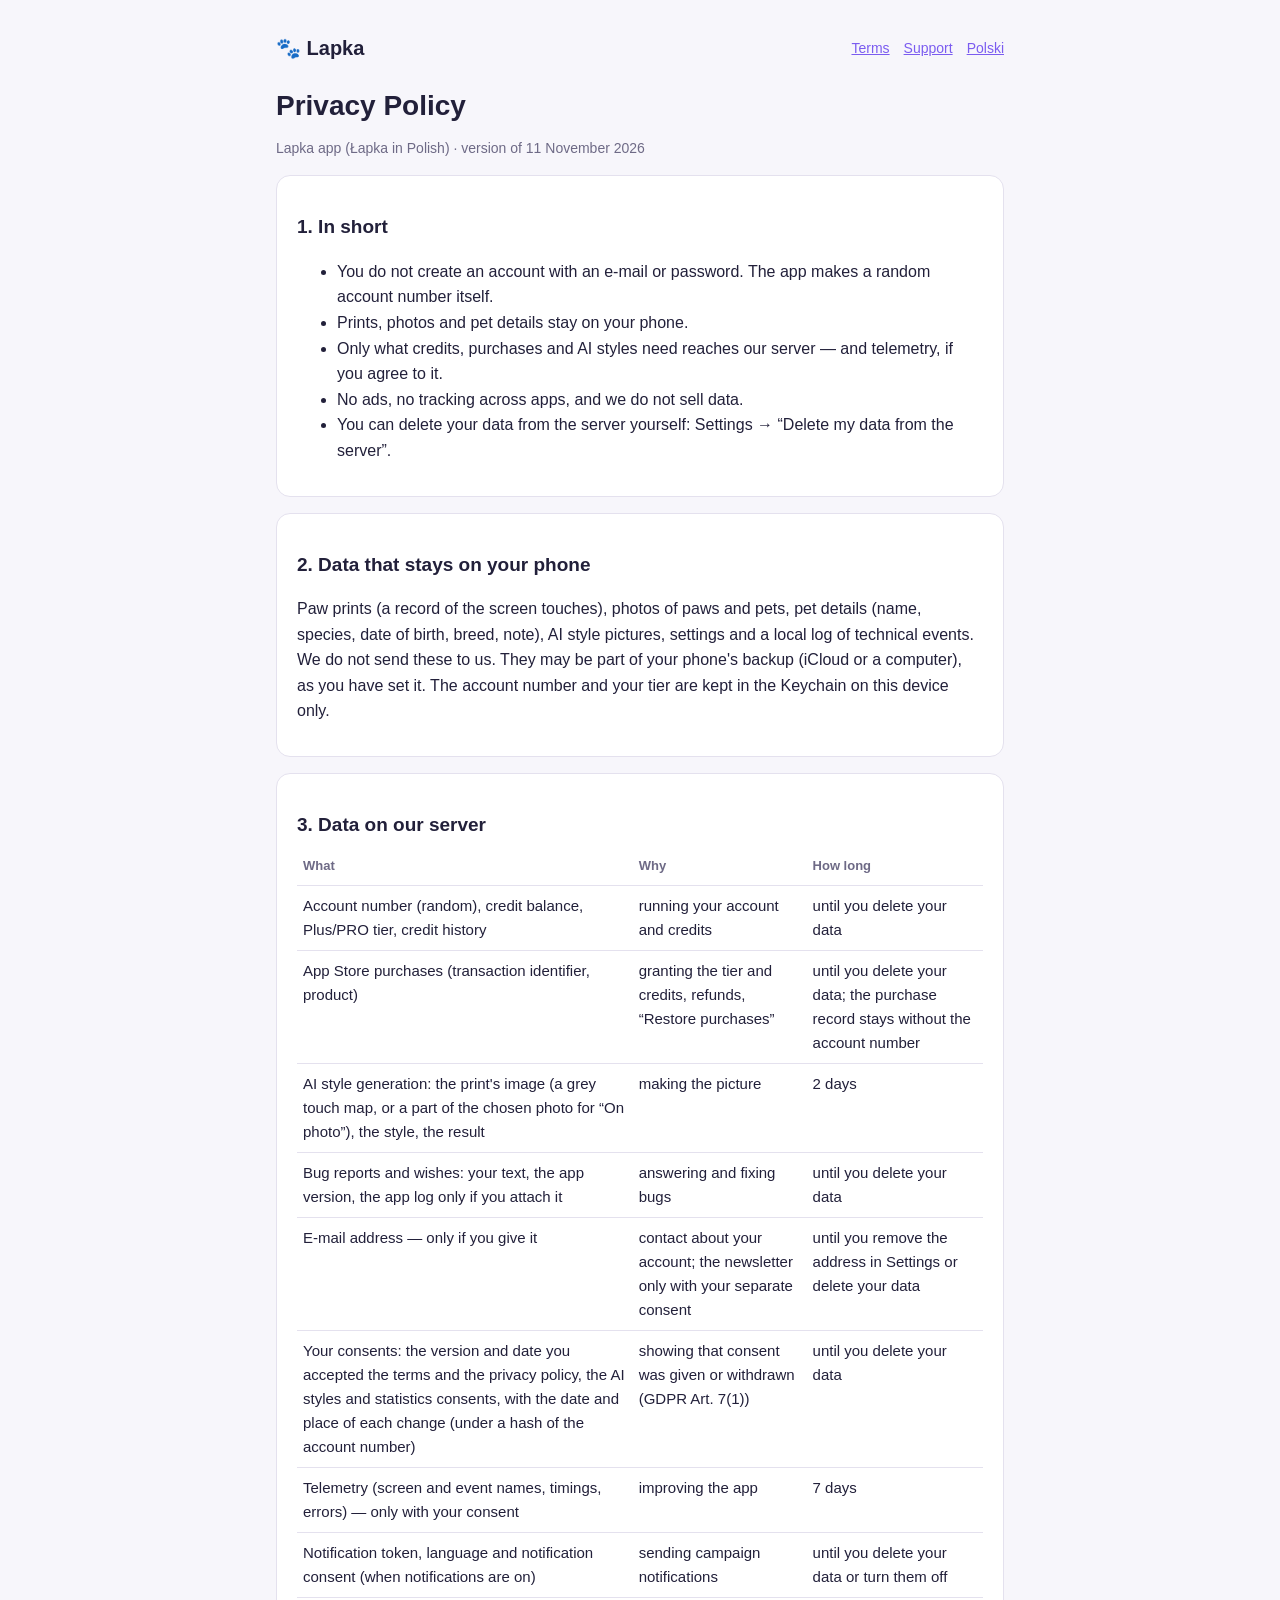
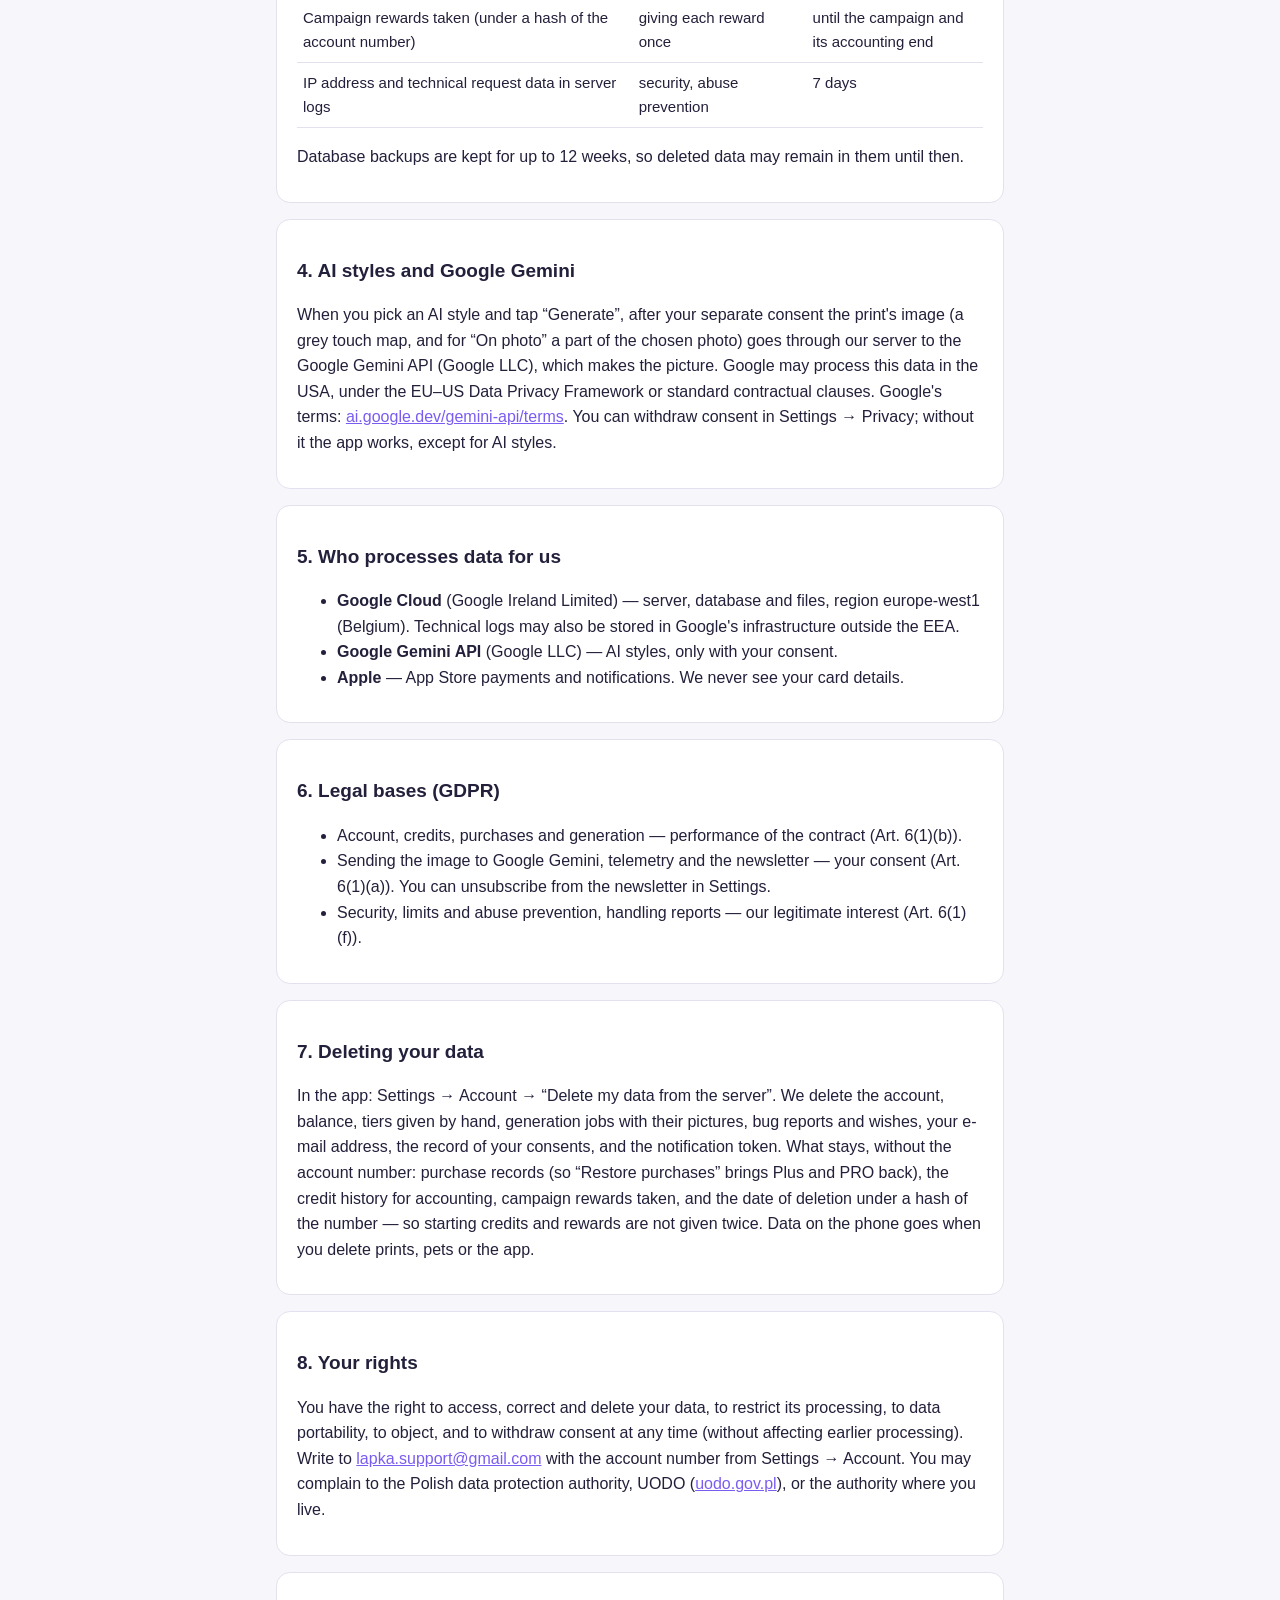
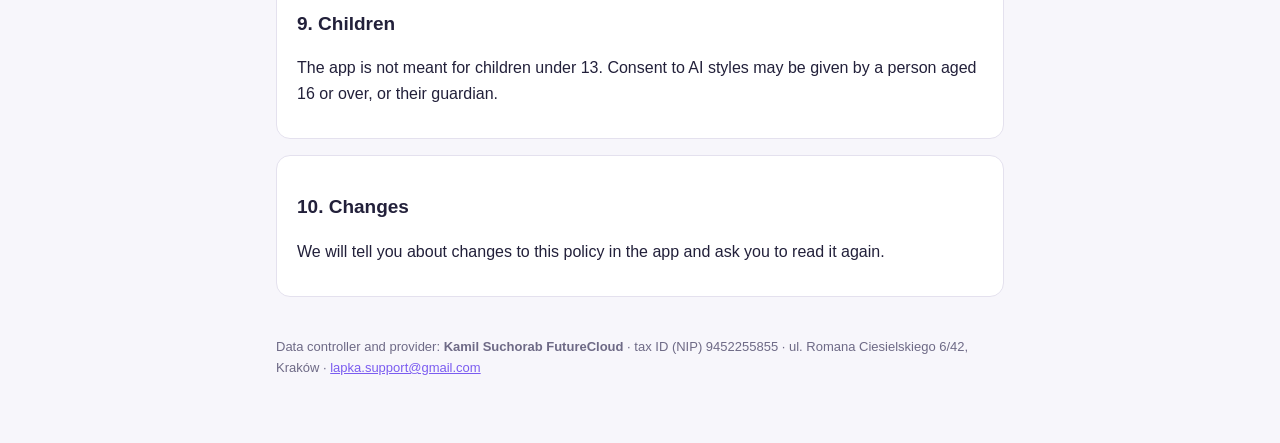
==== commit c7481c25: "Strony: 2026-11-12" ====
--- a/en/privacy.html
+++ b/en/privacy.html
@@ -3,17 +3,17 @@
 <head>
   <meta charset="utf-8">
   <meta name="viewport" content="width=device-width, initial-scale=1">
-  <title>Privacy Policy · PawPrint</title>
+  <title>Privacy Policy · Lapka</title>
   <link rel="stylesheet" href="../style.css">
 </head>
 <body>
 <main>
   <header>
-    <a class="brand" href="../">🐾 PawPrint</a>
+    <a class="brand" href="../">🐾 Lapka</a>
     <nav><a href="terms.html">Terms</a><a href="support.html">Support</a><a href="../pl/privacy.html">Polski</a></nav>
   </header>
   <h1>Privacy Policy</h1>
-  <p class="muted">PawPrint (Łapka) app · version of 11 November 2026</p>
+  <p class="muted">Lapka app (Łapka in Polish) · version of 11 November 2026</p>
 
   <section>
     <h2>1. In short</h2>
